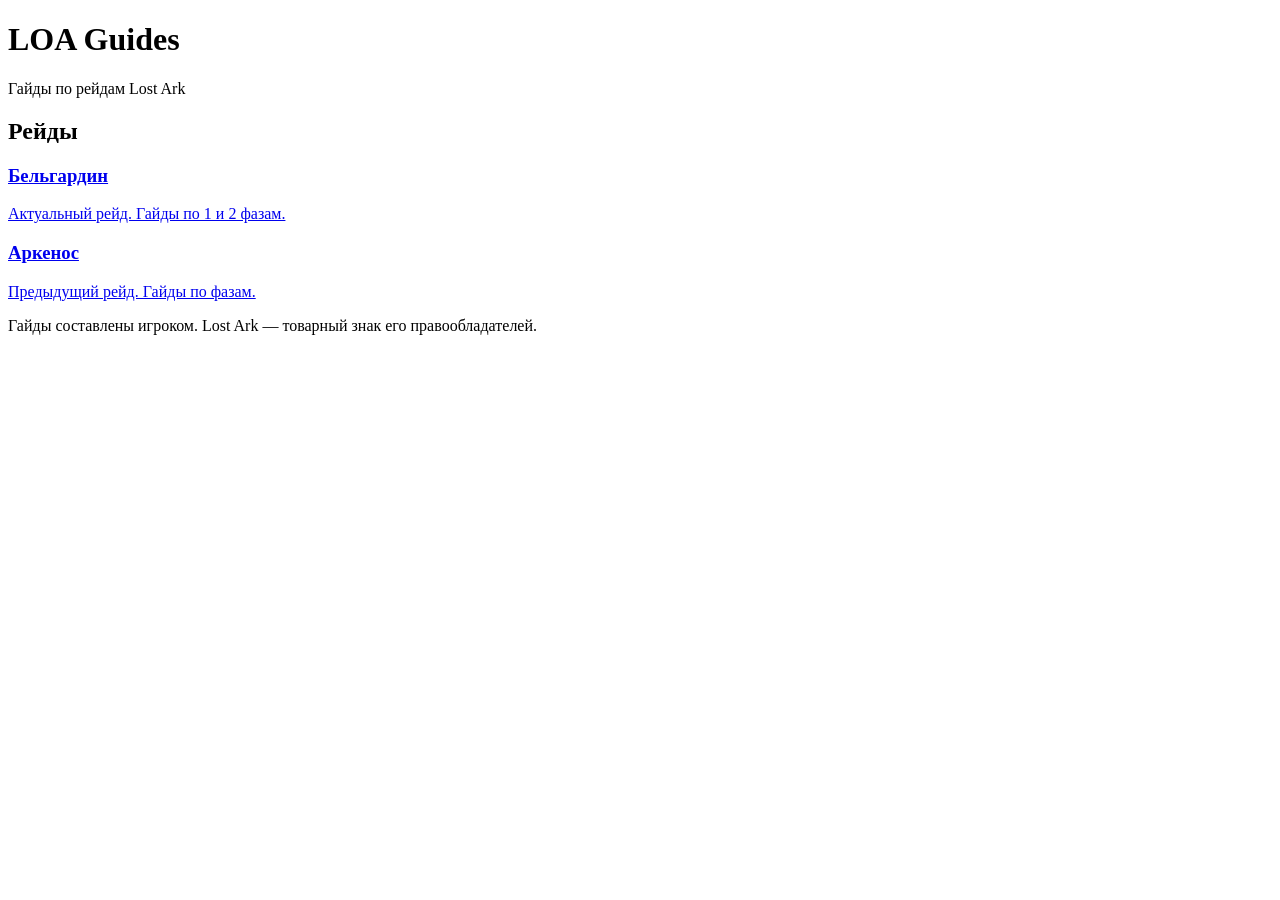
==== index.html @ 5a2be067 "Create index.html" ====
<!DOCTYPE html>
<html lang="ru">
<head>
  <meta charset="UTF-8">
  <meta name="viewport" content="width=device-width, initial-scale=1.0">
  <title>LOA Guides — гайды по Lost Ark</title>
  <link rel="stylesheet" href="style.css">
</head>
<body>
  <header class="site-header">
    <h1>LOA Guides</h1>
    <p>Гайды по рейдам Lost Ark</p>
  </header>

  <main class="container">
    <section class="raid-list">
      <h2>Рейды</h2>

      <a class="raid-card" href="belgardin/">
        <h3>Бельгардин</h3>
        <p>Актуальный рейд. Гайды по 1 и 2 фазам.</p>
      </a>

      <a class="raid-card" href="arcenos/">
        <h3>Аркенос</h3>
        <p>Предыдущий рейд. Гайды по фазам.</p>
      </a>
    </section>
  </main>

  <footer class="site-footer">
    <p>Гайды составлены игроком. Lost Ark — товарный знак его правообладателей.</p>
  </footer>
</body>
</html>
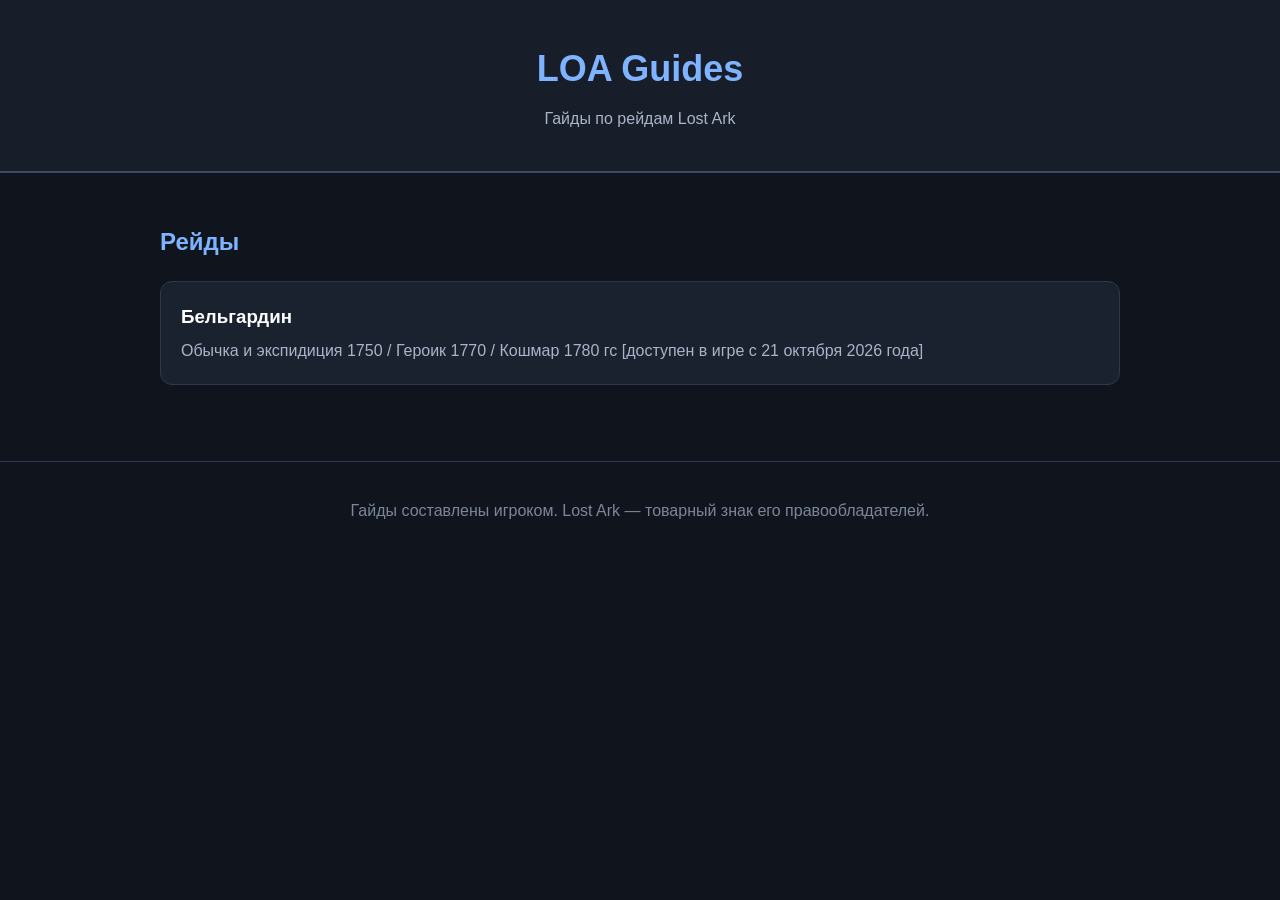
==== commit 1c1591c9: "Update index.html" ====
--- a/index.html
+++ b/index.html
@@ -18,13 +18,9 @@
 
       <a class="raid-card" href="belgardin/">
         <h3>Бельгардин</h3>
-        <p>Актуальный рейд. Гайды по 1 и 2 фазам.</p>
+        <p>Обычка и экспидиция 1750 / Героик 1770 / Кошмар 1780 гс [доступен в игре с 21 октября 2026 года]</p>
       </a>
 
-      <a class="raid-card" href="arcenos/">
-        <h3>Аркенос</h3>
-        <p>Предыдущий рейд. Гайды по фазам.</p>
-      </a>
     </section>
   </main>
 
--- a/style.css
+++ b/style.css
@@ -0,0 +1,99 @@
+* {
+  box-sizing: border-box;
+}
+
+body {
+  margin: 0;
+  font-family: Arial, sans-serif;
+  background: #10141c;
+  color: #e8eaf0;
+  line-height: 1.6;
+}
+
+.site-header {
+  background: #171d29;
+  padding: 40px 20px;
+  text-align: center;
+  border-bottom: 2px solid #3b4a68;
+}
+
+.site-header h1 {
+  margin: 0;
+  font-size: 36px;
+  color: #7fb3ff;
+}
+
+.site-header p {
+  margin: 8px 0 0;
+  color: #aab4c8;
+}
+
+.container {
+  max-width: 1000px;
+  margin: 0 auto;
+  padding: 30px 20px 60px;
+}
+
+.raid-list h2 {
+  color: #7fb3ff;
+}
+
+.raid-card {
+  display: block;
+  background: #1a2230;
+  border: 1px solid #2c3850;
+  border-radius: 12px;
+  padding: 20px;
+  margin-bottom: 16px;
+  text-decoration: none;
+  color: inherit;
+  transition: border-color 0.2s, transform 0.2s;
+}
+
+.raid-card:hover {
+  border-color: #7fb3ff;
+  transform: translateY(-2px);
+}
+
+.raid-card h3 {
+  margin: 0 0 6px;
+  color: #ffffff;
+}
+
+.raid-card p {
+  margin: 0;
+  color: #aab4c8;
+}
+
+.guide-content img {
+  max-width: 100%;
+  border-radius: 8px;
+  display: block;
+  margin: 16px auto;
+}
+
+.guide-content table {
+  width: 100%;
+  border-collapse: collapse;
+  margin: 20px 0;
+  background: #1a2230;
+}
+
+.guide-content th,
+.guide-content td {
+  border: 1px solid #2c3850;
+  padding: 10px;
+  text-align: left;
+}
+
+.guide-content th {
+  background: #232d40;
+  color: #7fb3ff;
+}
+
+.site-footer {
+  text-align: center;
+  padding: 20px;
+  color: #7c869a;
+  border-top: 1px solid #2c3850;
+}
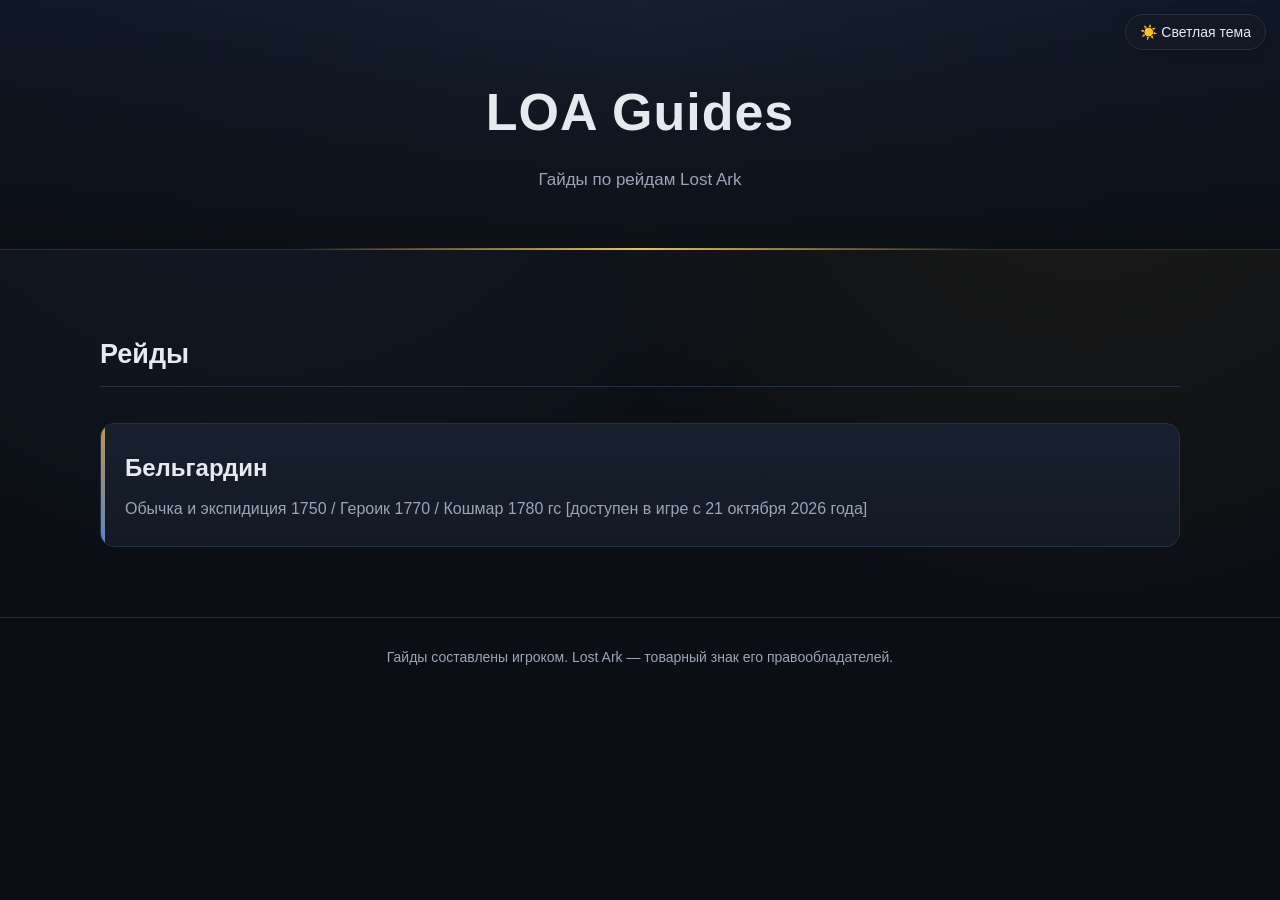
==== commit 636e8b25: "Update index.html" ====
--- a/index.html
+++ b/index.html
@@ -7,6 +7,7 @@
   <link rel="stylesheet" href="style.css">
 </head>
 <body>
+  <button class="theme-toggle" id="themeToggle" type="button">☀️ Светлая тема</button>
   <header class="site-header">
     <h1>LOA Guides</h1>
     <p>Гайды по рейдам Lost Ark</p>
@@ -27,5 +28,28 @@
   <footer class="site-footer">
     <p>Гайды составлены игроком. Lost Ark — товарный знак его правообладателей.</p>
   </footer>
+  <script>
+  const toggle = document.getElementById('themeToggle');
+  const savedTheme = localStorage.getItem('theme');
+
+  if (savedTheme === 'light') {
+    document.documentElement.setAttribute('data-theme', 'light');
+    toggle.textContent = '🌙 Тёмная тема';
+  }
+
+  toggle.addEventListener('click', () => {
+    const isLight = document.documentElement.getAttribute('data-theme') === 'light';
+
+    if (isLight) {
+      document.documentElement.removeAttribute('data-theme');
+      localStorage.setItem('theme', 'dark');
+      toggle.textContent = '☀️ Светлая тема';
+    } else {
+      document.documentElement.setAttribute('data-theme', 'light');
+      localStorage.setItem('theme', 'light');
+      toggle.textContent = '🌙 Тёмная тема';
+    }
+  });
+</script>
 </body>
 </html>
--- a/style.css
+++ b/style.css
@@ -1,99 +1,319 @@
+:root {
+  color-scheme: dark;
+  --bg: #0b0e14;
+  --panel: #131924;
+  --panel-2: #18202e;
+  --line: #263043;
+  --text: #e6e9f0;
+  --muted: #9aa5b8;
+  --accent: #f2c14e;
+  --accent-2: #6ea8fe;
+  --danger: #ff6b7a;
+  --header-bg-1: #101725;
+  --header-bg-2: #161f2e;
+}
+
+html[data-theme="light"] {
+  color-scheme: light;
+  --bg: #f4f6fb;
+  --panel: #ffffff;
+  --panel-2: #f8fafc;
+  --line: #d9e0ea;
+  --text: #1e2530;
+  --muted: #5d6b7f;
+  --accent: #b07d10;
+  --accent-2: #2563eb;
+  --danger: #c02b3c;
+  --header-bg-1: #e8edf6;
+  --header-bg-2: #f7f9fc;
+}
+
 * {
   box-sizing: border-box;
 }
 
+html {
+  scroll-behavior: smooth;
+}
+
 body {
   margin: 0;
-  font-family: Arial, sans-serif;
-  background: #10141c;
-  color: #e8eaf0;
-  line-height: 1.6;
+  min-height: 100vh;
+  background:
+    radial-gradient(circle at 20% 0%, rgba(110, 168, 254, 0.10), transparent 45%),
+    radial-gradient(circle at 85% 10%, rgba(242, 193, 78, 0.08), transparent 40%),
+    var(--bg);
+  color: var(--text);
+  font-family: "Segoe UI", Roboto, Arial, sans-serif;
+  line-height: 1.65;
+  transition: background-color 0.2s ease, color 0.2s ease;
+}
+
+a {
+  color: var(--accent-2);
+  text-decoration: none;
+}
+
+a:hover {
+  text-decoration: underline;
+}
+
+.theme-toggle {
+  position: fixed;
+  top: 14px;
+  right: 14px;
+  z-index: 100;
+  padding: 9px 14px;
+  border: 1px solid var(--line);
+  border-radius: 999px;
+  background: var(--panel);
+  color: var(--text);
+  font-size: 14px;
+  cursor: pointer;
+  box-shadow: 0 6px 18px rgba(0, 0, 0, 0.18);
+  transition: transform 0.15s ease, border-color 0.15s ease;
+}
+
+.theme-toggle:hover {
+  transform: translateY(-1px);
+  border-color: var(--accent);
 }
 
 .site-header {
-  background: #171d29;
-  padding: 40px 20px;
+  position: relative;
+  padding: 70px 20px 55px;
   text-align: center;
-  border-bottom: 2px solid #3b4a68;
+  background:
+    linear-gradient(180deg, rgba(11, 14, 20, 0) 0%, rgba(11, 14, 20, 0.92) 100%),
+    linear-gradient(90deg, var(--header-bg-1), var(--header-bg-2) 50%, var(--header-bg-1));
+  border-bottom: 1px solid var(--line);
+}
+
+html[data-theme="light"] .site-header {
+  background: linear-gradient(180deg, rgba(244, 246, 251, 0) 0%, rgba(244, 246, 251, 0.94) 100%),
+    linear-gradient(90deg, var(--header-bg-1), var(--header-bg-2) 50%, var(--header-bg-1));
+}
+
+.site-header::after {
+  content: "";
+  position: absolute;
+  left: 50%;
+  bottom: -1px;
+  width: min(680px, 85%);
+  height: 2px;
+  transform: translateX(-50%);
+  background: linear-gradient(90deg, transparent, var(--accent), transparent);
 }
 
 .site-header h1 {
   margin: 0;
-  font-size: 36px;
-  color: #7fb3ff;
+  font-size: clamp(30px, 6vw, 52px);
+  letter-spacing: 1px;
+  color: var(--text);
 }
 
 .site-header p {
-  margin: 8px 0 0;
-  color: #aab4c8;
+  margin: 10px 0 0;
+  color: var(--muted);
+  font-size: 17px;
+}
+
+.site-header a {
+  color: var(--accent);
 }
 
 .container {
-  max-width: 1000px;
+  width: min(1080px, calc(100% - 36px));
   margin: 0 auto;
-  padding: 30px 20px 60px;
-}
-
-.raid-list h2 {
-  color: #7fb3ff;
+  padding: 40px 0 70px;
+}
+
+h2 {
+  margin: 42px 0 18px;
+  padding-bottom: 10px;
+  border-bottom: 1px solid var(--line);
+  color: var(--text);
+  font-size: 27px;
+}
+
+h3 {
+  margin: 28px 0 12px;
+  color: var(--accent);
+  font-size: 22px;
+}
+
+h4 {
+  margin: 18px 0 8px;
+  color: var(--accent-2);
+}
+
+p {
+  margin: 0 0 14px;
+}
+
+ul {
+  margin: 0 0 16px;
+  padding-left: 22px;
+}
+
+li {
+  margin-bottom: 8px;
+}
+
+.intro,
+.warning,
+.credits,
+.guide-content article {
+  background: linear-gradient(180deg, var(--panel-2), var(--panel));
+  border: 1px solid var(--line);
+  border-radius: 14px;
+  padding: 24px;
+  margin: 24px 0;
+  box-shadow: 0 12px 30px rgba(0, 0, 0, 0.12);
+}
+
+.intro h2,
+.warning h2,
+.credits h2 {
+  margin-top: 0;
+  border-bottom: none;
+}
+
+.warning {
+  border-color: rgba(255, 107, 122, 0.45);
+}
+
+.warning h2 {
+  color: var(--danger);
+}
+
+.credits {
+  color: var(--muted);
+}
+
+.raid-list {
+  display: grid;
+  gap: 18px;
 }
 
 .raid-card {
   display: block;
-  background: #1a2230;
-  border: 1px solid #2c3850;
-  border-radius: 12px;
-  padding: 20px;
-  margin-bottom: 16px;
+  position: relative;
+  overflow: hidden;
+  background: linear-gradient(180deg, var(--panel-2), var(--panel));
+  border: 1px solid var(--line);
+  border-radius: 14px;
+  padding: 24px;
+  color: inherit;
+  transition: transform 0.18s ease, border-color 0.18s ease, box-shadow 0.18s ease;
+}
+
+.raid-card::before {
+  content: "";
+  position: absolute;
+  inset: 0 auto 0 0;
+  width: 4px;
+  background: linear-gradient(180deg, var(--accent), var(--accent-2));
+  opacity: 0.75;
+}
+
+.raid-card:hover {
+  transform: translateY(-3px);
+  border-color: var(--accent);
+  box-shadow: 0 16px 34px rgba(0, 0, 0, 0.18);
   text-decoration: none;
-  color: inherit;
-  transition: border-color 0.2s, transform 0.2s;
-}
-
-.raid-card:hover {
-  border-color: #7fb3ff;
-  transform: translateY(-2px);
 }
 
 .raid-card h3 {
-  margin: 0 0 6px;
-  color: #ffffff;
+  margin: 0 0 8px;
+  color: var(--text);
+  font-size: 24px;
 }
 
 .raid-card p {
   margin: 0;
-  color: #aab4c8;
-}
-
-.guide-content img {
-  max-width: 100%;
-  border-radius: 8px;
-  display: block;
-  margin: 16px auto;
+  color: var(--muted);
 }
 
 .guide-content table {
   width: 100%;
+  margin: 18px 0 26px;
   border-collapse: collapse;
-  margin: 20px 0;
-  background: #1a2230;
+  background: var(--panel);
+  border: 1px solid var(--line);
+  border-radius: 12px;
+  overflow: hidden;
+  font-size: 15px;
 }
 
 .guide-content th,
 .guide-content td {
-  border: 1px solid #2c3850;
-  padding: 10px;
+  padding: 12px 14px;
+  border-bottom: 1px solid var(--line);
   text-align: left;
+  vertical-align: top;
 }
 
 .guide-content th {
-  background: #232d40;
-  color: #7fb3ff;
+  background: var(--panel-2);
+  color: var(--accent);
+  font-weight: 700;
+}
+
+.guide-content tr:last-child td {
+  border-bottom: none;
+}
+
+.guide-content img {
+  display: block;
+  width: 100%;
+  max-width: 900px;
+  margin: 18px auto;
+  border: 1px solid var(--line);
+  border-radius: 12px;
+}
+
+.guide-content article h3 {
+  margin-top: 0;
+  padding-bottom: 8px;
+  border-bottom: 1px solid var(--line);
+}
+
+.guide-content article h4 {
+  margin-top: 20px;
 }
 
 .site-footer {
+  padding: 28px 20px;
   text-align: center;
-  padding: 20px;
-  color: #7c869a;
-  border-top: 1px solid #2c3850;
-}
+  color: var(--muted);
+  border-top: 1px solid var(--line);
+  font-size: 14px;
+}
+
+@media (max-width: 640px) {
+  .site-header {
+    padding: 48px 16px 40px;
+  }
+
+  .container {
+    width: calc(100% - 28px);
+    padding-top: 28px;
+  }
+
+  .intro,
+  .warning,
+  .credits,
+  .guide-content article {
+    padding: 18px;
+  }
+
+  .guide-content table {
+    font-size: 13px;
+  }
+
+  .guide-content th,
+  .guide-content td {
+    padding: 9px 8px;
+  }
+}
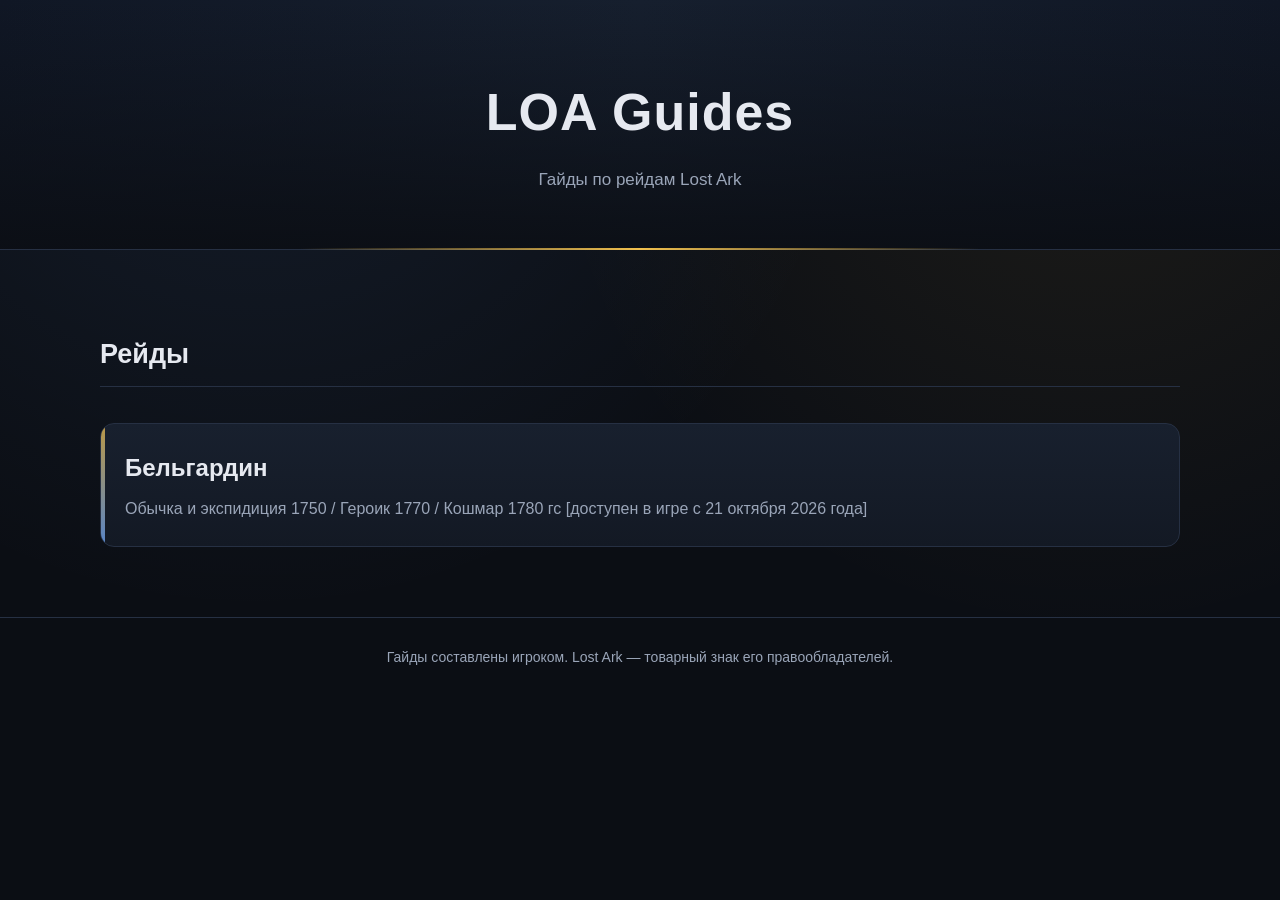
==== commit 4b20cea2: "Update index.html" ====
--- a/index.html
+++ b/index.html
@@ -7,7 +7,6 @@
   <link rel="stylesheet" href="style.css">
 </head>
 <body>
-  <button class="theme-toggle" id="themeToggle" type="button">☀️ Светлая тема</button>
   <header class="site-header">
     <h1>LOA Guides</h1>
     <p>Гайды по рейдам Lost Ark</p>
@@ -28,28 +27,5 @@
   <footer class="site-footer">
     <p>Гайды составлены игроком. Lost Ark — товарный знак его правообладателей.</p>
   </footer>
-  <script>
-  const toggle = document.getElementById('themeToggle');
-  const savedTheme = localStorage.getItem('theme');
-
-  if (savedTheme === 'light') {
-    document.documentElement.setAttribute('data-theme', 'light');
-    toggle.textContent = '🌙 Тёмная тема';
-  }
-
-  toggle.addEventListener('click', () => {
-    const isLight = document.documentElement.getAttribute('data-theme') === 'light';
-
-    if (isLight) {
-      document.documentElement.removeAttribute('data-theme');
-      localStorage.setItem('theme', 'dark');
-      toggle.textContent = '☀️ Светлая тема';
-    } else {
-      document.documentElement.setAttribute('data-theme', 'light');
-      localStorage.setItem('theme', 'light');
-      toggle.textContent = '🌙 Тёмная тема';
-    }
-  });
-</script>
 </body>
 </html>
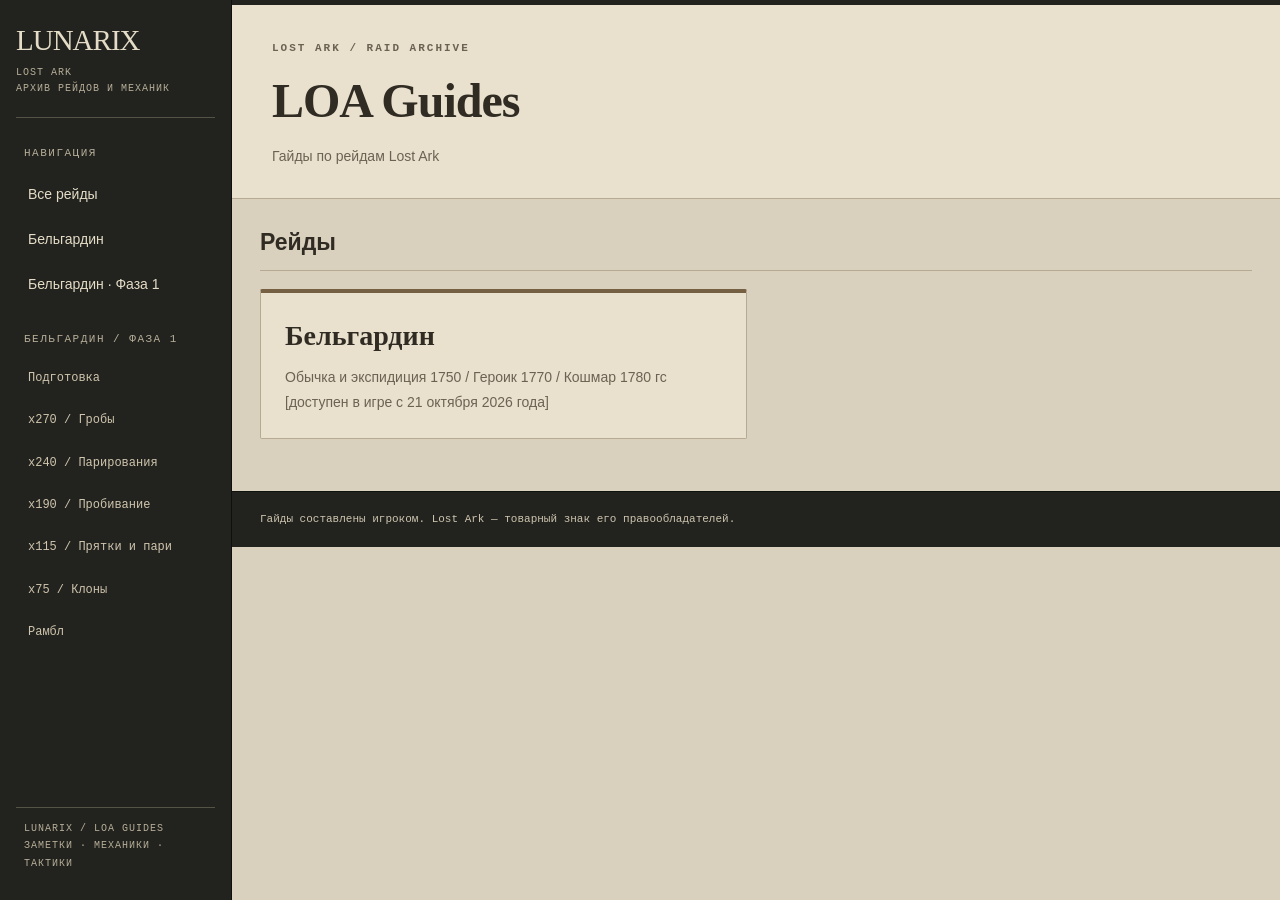
==== commit 7b84a34a: "Update index.html" ====
--- a/index.html
+++ b/index.html
@@ -7,6 +7,67 @@
   <link rel="stylesheet" href="style.css">
 </head>
 <body>
+  <aside class="archive-sidebar" aria-label="Навигация по сайту">
+
+  <a class="archive-brand" href="/loa-guides/">
+    <span class="archive-brand-title">LUNARIX</span>
+    <span class="archive-brand-subtitle">
+      LOST ARK<br>
+      АРХИВ РЕЙДОВ И МЕХАНИК
+    </span>
+  </a>
+
+  <p class="archive-label">Навигация</p>
+
+  <nav class="archive-nav" aria-label="Рейды">
+    <a href="/loa-guides/">Все рейды</a>
+    <a href="/loa-guides/belgardin/">Бельгардин</a>
+    <a href="/loa-guides/belgardin/p1/">Бельгардин · Фаза 1</a>
+  </nav>
+
+  <p class="archive-label">Бельгардин / Фаза 1</p>
+
+  <nav class="archive-nav archive-nav--mechanics"
+       aria-label="Механики первой фазы">
+
+    <a href="/loa-guides/belgardin/p1/#preparation">
+      Подготовка
+    </a>
+
+    <a href="/loa-guides/belgardin/p1/#coffins">
+      x270 / Гробы
+    </a>
+
+    <a href="/loa-guides/belgardin/p1/#parries">
+      x240 / Парирования
+    </a>
+
+    <a href="/loa-guides/belgardin/p1/#damage">
+      x190 / Пробивание
+    </a>
+
+    <a href="/loa-guides/belgardin/p1/#hide">
+      x115 / Прятки и пари
+    </a>
+
+    <a href="/loa-guides/belgardin/p1/#clones">
+      x75 / Клоны
+    </a>
+
+    <a href="/loa-guides/belgardin/p1/#rumble">
+      Рамбл
+    </a>
+
+  </nav>
+
+  <div class="archive-sidebar-footer">
+    <p class="archive-status">
+      LUNARIX / LOA GUIDES<br>
+      ЗАМЕТКИ · МЕХАНИКИ · ТАКТИКИ
+    </p>
+  </div>
+
+</aside>
   <header class="site-header">
     <h1>LOA Guides</h1>
     <p>Гайды по рейдам Lost Ark</p>
--- a/style.css
+++ b/style.css
@@ -1,31 +1,23 @@
+/* LOA ARCHIVE — единый стиль сайта */
+
 :root {
-  color-scheme: dark;
-  --bg: #0b0e14;
-  --panel: #131924;
-  --panel-2: #18202e;
-  --line: #263043;
-  --text: #e6e9f0;
-  --muted: #9aa5b8;
-  --accent: #f2c14e;
-  --accent-2: #6ea8fe;
-  --danger: #ff6b7a;
-  --header-bg-1: #101725;
-  --header-bg-2: #161f2e;
-}
-
-html[data-theme="light"] {
   color-scheme: light;
-  --bg: #f4f6fb;
-  --panel: #ffffff;
-  --panel-2: #f8fafc;
-  --line: #d9e0ea;
-  --text: #1e2530;
-  --muted: #5d6b7f;
-  --accent: #b07d10;
-  --accent-2: #2563eb;
-  --danger: #c02b3c;
-  --header-bg-1: #e8edf6;
-  --header-bg-2: #f7f9fc;
+
+  --bg: #d9d0bd;
+  --paper: #e9e1ce;
+  --paper-light: #f1eadb;
+  --panel: #e2d8c3;
+
+  --ink: #302b23;
+  --muted: #6c6253;
+  --line: #b7aa92;
+
+  --sidebar: #22231e;
+  --sidebar-text: #e5dcc7;
+  --sidebar-muted: #b7ae99;
+
+  --accent: #655037;
+  --sidebar-width: 232px;
 }
 
 * {
@@ -34,286 +26,568 @@
 
 html {
   scroll-behavior: smooth;
+  scroll-padding-top: 24px;
 }
 
 body {
   margin: 0;
   min-height: 100vh;
-  background:
-    radial-gradient(circle at 20% 0%, rgba(110, 168, 254, 0.10), transparent 45%),
-    radial-gradient(circle at 85% 10%, rgba(242, 193, 78, 0.08), transparent 40%),
-    var(--bg);
-  color: var(--text);
-  font-family: "Segoe UI", Roboto, Arial, sans-serif;
-  line-height: 1.65;
-  transition: background-color 0.2s ease, color 0.2s ease;
+  padding-left: var(--sidebar-width);
+
+  background: var(--bg);
+  color: var(--ink);
+
+  font-family: "Segoe UI", Arial, sans-serif;
+  font-size: 16px;
+  line-height: 1.75;
+
+  overflow-wrap: break-word;
+}
+
+::selection {
+  background: #c8b58f;
+  color: #211d17;
 }
 
 a {
-  color: var(--accent-2);
+  color: #65482e;
+  text-underline-offset: 4px;
+}
+
+a:hover {
+  color: #342416;
+}
+
+a:focus-visible,
+button:focus-visible {
+  outline: 3px solid #9c7950;
+  outline-offset: 4px;
+}
+
+p {
+  margin: 0 0 16px;
+}
+
+ul,
+ol {
+  margin: 0 0 18px;
+  padding-left: 24px;
+}
+
+li {
+  margin-bottom: 8px;
+}
+
+strong {
+  color: #30271c;
+}
+
+em {
+  color: var(--muted);
+}
+
+/* Левая панель */
+
+.archive-sidebar {
+  position: fixed;
+  inset: 0 auto 0 0;
+  z-index: 20;
+
+  display: flex;
+  flex-direction: column;
+
+  width: var(--sidebar-width);
+  padding: 24px 16px 16px;
+  overflow-y: auto;
+
+  background: var(--sidebar);
+  color: var(--sidebar-text);
+
+  border-right: 1px solid #0e100d;
+}
+
+.archive-brand {
+  display: block;
+  padding-bottom: 20px;
+
+  color: var(--sidebar-text);
+  border-bottom: 1px solid #555345;
+
   text-decoration: none;
 }
 
-a:hover {
-  text-decoration: underline;
-}
-
-.theme-toggle {
-  position: fixed;
-  top: 14px;
-  right: 14px;
-  z-index: 100;
-  padding: 9px 14px;
-  border: 1px solid var(--line);
-  border-radius: 999px;
-  background: var(--panel);
-  color: var(--text);
+.archive-brand:hover {
+  color: #fff7e5;
+  text-decoration: none;
+}
+
+.archive-brand-title {
+  display: block;
+
+  font-family: Georgia, "Times New Roman", serif;
+  font-size: 29px;
+  line-height: 1.15;
+  letter-spacing: -1px;
+}
+
+.archive-brand-subtitle {
+  display: block;
+  margin-top: 8px;
+
+  color: var(--sidebar-muted);
+
+  font-family: "Courier New", monospace;
+  font-size: 10px;
+  line-height: 1.6;
+  letter-spacing: 1px;
+}
+
+.archive-label {
+  margin: 26px 8px 10px;
+
+  color: var(--sidebar-muted);
+
+  font-family: "Courier New", monospace;
+  font-size: 11px;
+  letter-spacing: 1.5px;
+  text-transform: uppercase;
+}
+
+.archive-nav {
+  display: grid;
+  gap: 5px;
+}
+
+.archive-nav a {
+  display: block;
+  padding: 9px 11px;
+
+  color: var(--sidebar-text);
+  border: 1px solid transparent;
+
   font-size: 14px;
-  cursor: pointer;
-  box-shadow: 0 6px 18px rgba(0, 0, 0, 0.18);
-  transition: transform 0.15s ease, border-color 0.15s ease;
-}
-
-.theme-toggle:hover {
-  transform: translateY(-1px);
-  border-color: var(--accent);
-}
+  line-height: 1.45;
+  text-decoration: none;
+}
+
+.archive-nav a:hover,
+.archive-nav a[aria-current="page"] {
+  background: var(--paper);
+  color: var(--ink);
+  border-color: #c2b69e;
+}
+
+.archive-nav--mechanics a {
+  color: #d0c5ae;
+  font-family: "Courier New", monospace;
+  font-size: 12px;
+}
+
+.archive-sidebar-footer {
+  margin-top: auto;
+  padding-top: 32px;
+}
+
+.archive-status {
+  margin: 0;
+  padding: 12px 8px;
+
+  color: var(--sidebar-muted);
+  border-top: 1px solid #555345;
+
+  font-family: "Courier New", monospace;
+  font-size: 10px;
+  letter-spacing: 1px;
+}
+
+/* Заголовок страницы */
 
 .site-header {
   position: relative;
-  padding: 70px 20px 55px;
-  text-align: center;
-  background:
-    linear-gradient(180deg, rgba(11, 14, 20, 0) 0%, rgba(11, 14, 20, 0.92) 100%),
-    linear-gradient(90deg, var(--header-bg-1), var(--header-bg-2) 50%, var(--header-bg-1));
+  padding: 34px 40px 30px;
+
+  background: var(--paper);
+  border-top: 5px solid var(--sidebar);
   border-bottom: 1px solid var(--line);
-}
-
-html[data-theme="light"] .site-header {
-  background: linear-gradient(180deg, rgba(244, 246, 251, 0) 0%, rgba(244, 246, 251, 0.94) 100%),
-    linear-gradient(90deg, var(--header-bg-1), var(--header-bg-2) 50%, var(--header-bg-1));
-}
-
-.site-header::after {
-  content: "";
-  position: absolute;
-  left: 50%;
-  bottom: -1px;
-  width: min(680px, 85%);
-  height: 2px;
-  transform: translateX(-50%);
-  background: linear-gradient(90deg, transparent, var(--accent), transparent);
+
+  text-align: left;
+}
+
+.site-header::before {
+  content: "LOST ARK / RAID ARCHIVE";
+  display: block;
+  margin-bottom: 14px;
+
+  color: var(--muted);
+
+  font-family: "Courier New", monospace;
+  font-size: 11px;
+  font-weight: 700;
+  letter-spacing: 2px;
 }
 
 .site-header h1 {
   margin: 0;
-  font-size: clamp(30px, 6vw, 52px);
-  letter-spacing: 1px;
-  color: var(--text);
+
+  color: var(--ink);
+
+  font-family: Georgia, "Times New Roman", serif;
+  font-size: clamp(30px, 4vw, 48px);
+  line-height: 1.2;
+  letter-spacing: -1px;
 }
 
 .site-header p {
-  margin: 10px 0 0;
+  margin: 14px 0 0;
   color: var(--muted);
+  font-size: 14px;
+}
+
+.site-header a {
+  color: var(--accent) !important;
+}
+
+/* Основная область */
+
+.container {
+  width: min(1120px, calc(100% - 56px));
+  margin: 0 auto;
+  padding: 28px 0 52px;
+  min-width: 0;
+}
+
+h2,
+h3,
+h4 {
+  color: var(--ink);
+  line-height: 1.35;
+}
+
+h2 {
+  margin: 0 0 20px;
+  padding-bottom: 12px;
+
+  border-bottom: 1px solid var(--line);
+
+  font-size: 23px;
+}
+
+h3 {
+  margin: 26px 0 12px;
+  font-size: 21px;
+}
+
+h4 {
+  margin: 22px 0 10px;
+  color: var(--accent);
   font-size: 17px;
 }
 
-.site-header a {
-  color: var(--accent);
-}
-
-.container {
-  width: min(1080px, calc(100% - 36px));
-  margin: 0 auto;
-  padding: 40px 0 70px;
-}
-
-h2 {
-  margin: 42px 0 18px;
-  padding-bottom: 10px;
+/* Секции гайда */
+
+.guide-content > section {
+  min-width: 0;
+  margin-bottom: 22px;
+  padding: 24px;
+
+  background: var(--paper);
+  border: 1px solid var(--line);
+  border-radius: 2px;
+
+  box-shadow: 0 2px 0 rgba(70, 54, 34, 0.05);
+}
+
+.guide-content > section > :last-child {
+  margin-bottom: 0;
+}
+
+.guide-content .intro {
+  border-top: 4px solid #766044;
+}
+
+.guide-content .warning {
+  background: #e5d7bc;
+  border-left: 4px solid #85623d;
+}
+
+.warning h2 {
+  color: #604329;
+}
+
+.guide-content .credits {
+  background: #ddd3be;
+  color: #5f5547;
+}
+
+/* Карточки механик */
+
+.guide-content article {
+  margin-top: 24px;
+  padding: 22px;
+
+  background: var(--paper-light);
+  border: 1px solid var(--line);
+  border-radius: 2px;
+}
+
+.guide-content article h3 {
+  margin: -22px -22px 20px;
+  padding: 14px 22px;
+
+  background: #d9cdb6;
   border-bottom: 1px solid var(--line);
-  color: var(--text);
-  font-size: 27px;
-}
-
-h3 {
-  margin: 28px 0 12px;
-  color: var(--accent);
-  font-size: 22px;
-}
-
-h4 {
-  margin: 18px 0 8px;
-  color: var(--accent-2);
-}
-
-p {
-  margin: 0 0 14px;
-}
-
-ul {
-  margin: 0 0 16px;
-  padding-left: 22px;
-}
-
-li {
-  margin-bottom: 8px;
-}
-
-.intro,
-.warning,
-.credits,
-.guide-content article {
-  background: linear-gradient(180deg, var(--panel-2), var(--panel));
-  border: 1px solid var(--line);
-  border-radius: 14px;
-  padding: 24px;
-  margin: 24px 0;
-  box-shadow: 0 12px 30px rgba(0, 0, 0, 0.12);
-}
-
-.intro h2,
-.warning h2,
-.credits h2 {
-  margin-top: 0;
-  border-bottom: none;
-}
-
-.warning {
-  border-color: rgba(255, 107, 122, 0.45);
-}
-
-.warning h2 {
-  color: var(--danger);
-}
-
-.credits {
-  color: var(--muted);
-}
+
+  font-family: "Courier New", monospace;
+  font-size: 20px;
+  letter-spacing: -0.5px;
+}
+
+.guide-content article > :last-child {
+  margin-bottom: 0;
+}
+
+/* Главная и выбор фазы */
 
 .raid-list {
   display: grid;
+  grid-template-columns: repeat(2, minmax(0, 1fr));
   gap: 18px;
 }
 
+.raid-list > h2 {
+  grid-column: 1 / -1;
+  margin-bottom: 0;
+}
+
 .raid-card {
   display: block;
-  position: relative;
-  overflow: hidden;
-  background: linear-gradient(180deg, var(--panel-2), var(--panel));
+  min-width: 0;
+  margin-bottom: 16px;
+  padding: 24px;
+
+  background: var(--paper);
+  color: var(--ink);
+
   border: 1px solid var(--line);
-  border-radius: 14px;
-  padding: 24px;
-  color: inherit;
-  transition: transform 0.18s ease, border-color 0.18s ease, box-shadow 0.18s ease;
-}
-
-.raid-card::before {
-  content: "";
-  position: absolute;
-  inset: 0 auto 0 0;
-  width: 4px;
-  background: linear-gradient(180deg, var(--accent), var(--accent-2));
-  opacity: 0.75;
+  border-top: 4px solid #766044;
+  border-radius: 2px;
+
+  text-decoration: none;
+
+  transition:
+    background-color 0.15s ease,
+    border-color 0.15s ease;
+}
+
+.raid-list .raid-card {
+  margin-bottom: 0;
 }
 
 .raid-card:hover {
-  transform: translateY(-3px);
-  border-color: var(--accent);
-  box-shadow: 0 16px 34px rgba(0, 0, 0, 0.18);
+  background: var(--paper-light);
+  border-color: #806c50;
   text-decoration: none;
 }
 
 .raid-card h3 {
-  margin: 0 0 8px;
-  color: var(--text);
-  font-size: 24px;
+  margin: 0 0 10px;
+
+  font-family: Georgia, "Times New Roman", serif;
+  font-size: 28px;
 }
 
 .raid-card p {
   margin: 0;
   color: var(--muted);
-}
+  font-size: 14px;
+}
+
+/* Таблицы */
 
 .guide-content table {
+  display: block;
   width: 100%;
-  margin: 18px 0 26px;
+  max-width: 100%;
+  margin: 20px 0 24px;
+  overflow-x: auto;
+
   border-collapse: collapse;
-  background: var(--panel);
   border: 1px solid var(--line);
-  border-radius: 12px;
-  overflow: hidden;
-  font-size: 15px;
+  background: var(--paper-light);
+
+  font-size: 14px;
+  line-height: 1.6;
 }
 
 .guide-content th,
 .guide-content td {
   padding: 12px 14px;
+
   border-bottom: 1px solid var(--line);
+  border-right: 1px solid #cec1aa;
+
   text-align: left;
   vertical-align: top;
 }
 
 .guide-content th {
-  background: var(--panel-2);
-  color: var(--accent);
-  font-weight: 700;
+  background: #d9cdb6;
+  white-space: nowrap;
+}
+
+.guide-content td {
+  font-variant-numeric: tabular-nums;
+}
+
+.guide-content tr:nth-child(even) td {
+  background: #e8dfcd;
 }
 
 .guide-content tr:last-child td {
-  border-bottom: none;
-}
-
-.guide-content img {
-  display: block;
-  width: 100%;
-  max-width: 900px;
-  margin: 18px auto;
-  border: 1px solid var(--line);
-  border-radius: 12px;
-}
-
-.guide-content article h3 {
-  margin-top: 0;
-  padding-bottom: 8px;
-  border-bottom: 1px solid var(--line);
-}
-
-.guide-content article h4 {
-  margin-top: 20px;
-}
+  border-bottom: 0;
+}
+
+.guide-content th:last-child,
+.guide-content td:last-child {
+  border-right: 0;
+}
+
+/* Медиа */
+
+.guide-content img,
+.guide-content video {
+  display: block;
+  width: auto;
+  max-width: 100%;
+  height: auto;
+
+  margin: 22px auto;
+  border: 1px solid #a99b82;
+  border-radius: 2px;
+
+  background: #d6cbb6;
+}
+
+figure {
+  margin: 24px 0;
+}
+
+figcaption {
+  margin-top: 10px;
+  color: var(--muted);
+  font-size: 13px;
+  text-align: center;
+}
+
+/* Подвал */
 
 .site-footer {
-  padding: 28px 20px;
-  text-align: center;
-  color: var(--muted);
-  border-top: 1px solid var(--line);
-  font-size: 14px;
-}
-
-@media (max-width: 640px) {
+  padding: 18px 28px;
+
+  background: var(--sidebar);
+  color: #cec4af;
+  border-top: 1px solid #11130e;
+
+  font-family: "Courier New", monospace;
+  font-size: 11px;
+  text-align: left;
+}
+
+.site-footer p {
+  margin: 0;
+}
+
+/* Телефоны и небольшие планшеты */
+
+@media (max-width: 900px) {
+  body {
+    padding-left: 0;
+  }
+
+  .archive-sidebar {
+    position: static;
+    width: 100%;
+    padding: 18px;
+    overflow: visible;
+    border-right: 0;
+    border-bottom: 1px solid #11130e;
+  }
+
+  .archive-brand {
+    padding-bottom: 14px;
+  }
+
+  .archive-brand-title {
+    font-size: 25px;
+  }
+
+  .archive-label {
+    margin: 16px 0 8px;
+  }
+
+  .archive-nav {
+    display: flex;
+    flex-wrap: wrap;
+    gap: 6px;
+  }
+
+  .archive-nav a {
+    padding: 8px 10px;
+    border-color: #555345;
+  }
+
+  .archive-sidebar-footer {
+    display: none;
+  }
+
   .site-header {
-    padding: 48px 16px 40px;
+    padding: 26px 22px;
+  }
+}
+
+@media (max-width: 600px) {
+  body {
+    font-size: 15px;
   }
 
   .container {
-    width: calc(100% - 28px);
-    padding-top: 28px;
-  }
-
-  .intro,
-  .warning,
-  .credits,
+    width: calc(100% - 24px);
+    padding-top: 18px;
+  }
+
+  .raid-list {
+    grid-template-columns: 1fr;
+  }
+
+  .guide-content > section {
+    padding: 20px 16px;
+  }
+
   .guide-content article {
-    padding: 18px;
-  }
-
-  .guide-content table {
-    font-size: 13px;
+    padding: 18px 16px;
+  }
+
+  .guide-content article h3 {
+    margin: -18px -16px 18px;
+    padding: 13px 16px;
+    font-size: 18px;
   }
 
   .guide-content th,
   .guide-content td {
-    padding: 9px 8px;
-  }
-}
+    padding: 10px;
+  }
+}
+
+@media (prefers-reduced-motion: reduce) {
+  html {
+    scroll-behavior: auto;
+  }
+
+  *,
+  *::before,
+  *::after {
+    transition: none !important;
+    animation: none !important;
+  }
+}
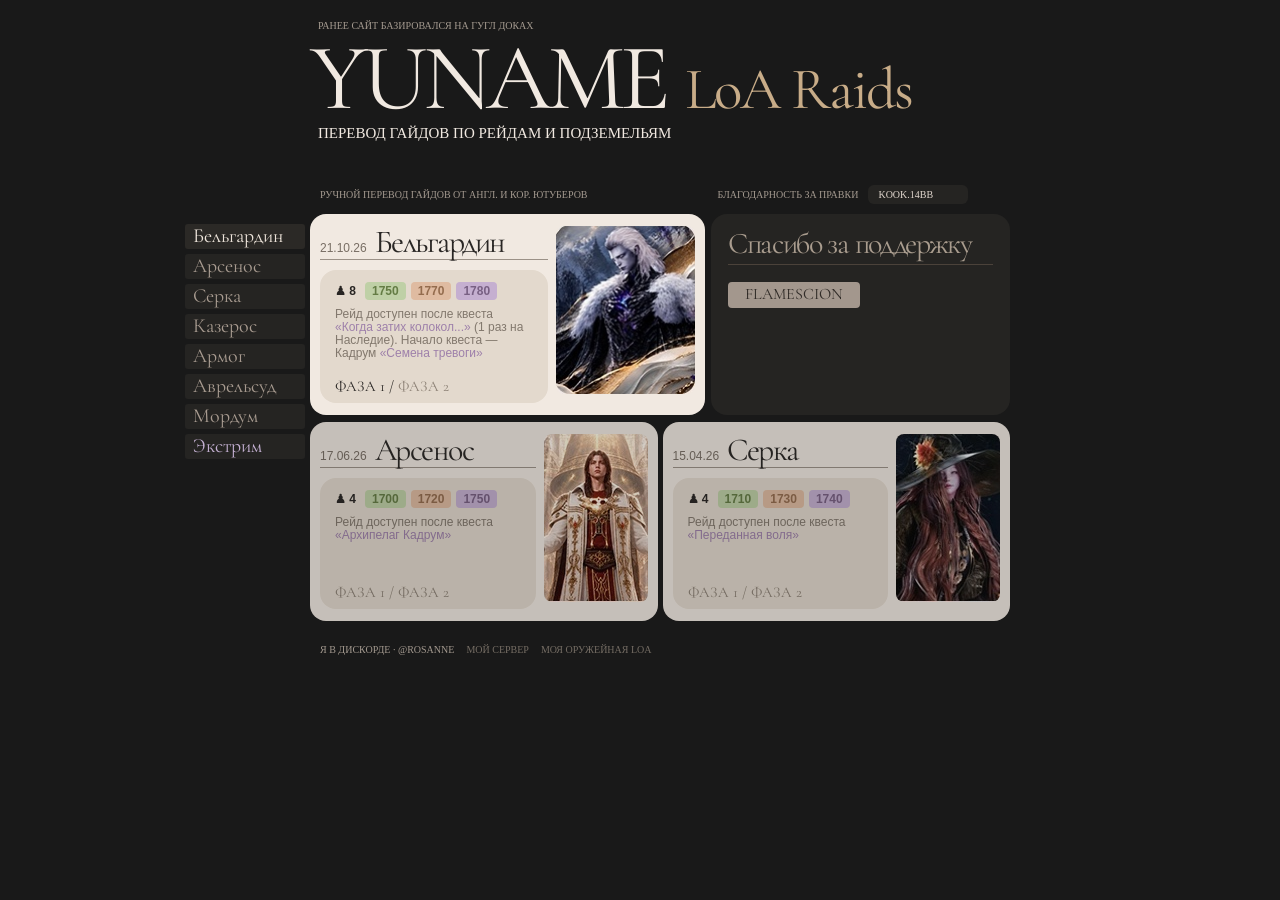
==== commit 0c82b2ca: "Add files via upload" ====
--- a/index.html
+++ b/index.html
@@ -1,92 +1 @@
-<!DOCTYPE html>
-<html lang="ru">
-<head>
-  <meta charset="UTF-8">
-  <meta name="viewport" content="width=device-width, initial-scale=1.0">
-  <title>LOA Guides — гайды по Lost Ark</title>
-  <link rel="stylesheet" href="style.css">
-</head>
-<body>
-  <aside class="archive-sidebar" aria-label="Навигация по сайту">
-
-  <a class="archive-brand" href="/loa-guides/">
-    <span class="archive-brand-title">LUNARIX</span>
-    <span class="archive-brand-subtitle">
-      LOST ARK<br>
-      АРХИВ РЕЙДОВ И МЕХАНИК
-    </span>
-  </a>
-
-  <p class="archive-label">Навигация</p>
-
-  <nav class="archive-nav" aria-label="Рейды">
-    <a href="/loa-guides/">Все рейды</a>
-    <a href="/loa-guides/belgardin/">Бельгардин</a>
-    <a href="/loa-guides/belgardin/p1/">Бельгардин · Фаза 1</a>
-  </nav>
-
-  <p class="archive-label">Бельгардин / Фаза 1</p>
-
-  <nav class="archive-nav archive-nav--mechanics"
-       aria-label="Механики первой фазы">
-
-    <a href="/loa-guides/belgardin/p1/#preparation">
-      Подготовка
-    </a>
-
-    <a href="/loa-guides/belgardin/p1/#coffins">
-      x270 / Гробы
-    </a>
-
-    <a href="/loa-guides/belgardin/p1/#parries">
-      x240 / Парирования
-    </a>
-
-    <a href="/loa-guides/belgardin/p1/#damage">
-      x190 / Пробивание
-    </a>
-
-    <a href="/loa-guides/belgardin/p1/#hide">
-      x115 / Прятки и пари
-    </a>
-
-    <a href="/loa-guides/belgardin/p1/#clones">
-      x75 / Клоны
-    </a>
-
-    <a href="/loa-guides/belgardin/p1/#rumble">
-      Рамбл
-    </a>
-
-  </nav>
-
-  <div class="archive-sidebar-footer">
-    <p class="archive-status">
-      LUNARIX / LOA GUIDES<br>
-      ЗАМЕТКИ · МЕХАНИКИ · ТАКТИКИ
-    </p>
-  </div>
-
-</aside>
-  <header class="site-header">
-    <h1>LOA Guides</h1>
-    <p>Гайды по рейдам Lost Ark</p>
-  </header>
-
-  <main class="container">
-    <section class="raid-list">
-      <h2>Рейды</h2>
-
-      <a class="raid-card" href="belgardin/">
-        <h3>Бельгардин</h3>
-        <p>Обычка и экспидиция 1750 / Героик 1770 / Кошмар 1780 гс [доступен в игре с 21 октября 2026 года]</p>
-      </a>
-
-    </section>
-  </main>
-
-  <footer class="site-footer">
-    <p>Гайды составлены игроком. Lost Ark — товарный знак его правообладателей.</p>
-  </footer>
-</body>
-</html>
+<!DOCTYPE html><html lang="ru"><head><meta charset="UTF-8"><meta name="viewport" content="width=device-width, initial-scale=1.0"><title>YUNAME — LoA Raids</title><meta name="description" content="Перевод гайдов по рейдам и подземельям Lost Ark"><link rel="stylesheet" href="home.css"></head><body><main class="page"><header><p class="eyebrow">Ранее сайт базировался на гугл доках</p><h1 class="brand serif"><span class="brand-main">YUNAME</span><span class="brand-sub">LoA Raids</span></h1><p class="tagline">Перевод гайдов по рейдам и подземельям</p></header><nav class="raid-menu" aria-label="Рейды"><a href="belgardin/" aria-current="page">Бельгардин</a><a href="#arcenos">Арсенос</a><a href="#serka">Серка</a><span class="unavailable">Казерос</span><span class="unavailable">Армог</span><span class="unavailable">Аврельсуд</span><span class="unavailable">Мордум</span><a class="extreme" href="extreme/">Экстрим</a></nav><div class="meta"><span>Ручной перевод гайдов от англ. и кор. ютуберов</span><div class="corrections"><span>Благодарность за правки</span><!-- Замените текст внутри editor на нужный ник --><span class="editor">KOOK.14BB</span></div></div><div class="top-grid"><article class="raid-card latest" id="belgardin"><div class="card-body"><div class="card-title"><time>21.10.26</time><h2><a href="belgardin/">Бельгардин</a></h2></div><div class="raid-info"><div class="levels"><span class="players" aria-label="8 игроков">♟ 8</span><span class="level normal">1750</span><span class="level hard">1770</span><span class="level nightmare">1780</span></div><p class="requirements">Рейд доступен после квеста <span class="quest">«Когда затих колокол...»</span> (1 раз на Наследие). Начало квеста — Кадрум <span class="quest">«Семена тревоги»</span></p><div class="phase-links"><a href="belgardin/p1/">Фаза 1</a><span>/</span><span class="soon" title="Страница ещё не опубликована">Фаза 2</span></div></div></div><img class="raid-portrait" src="images/belgardin.jpg" alt="Бельгардин"></article><section class="support" aria-labelledby="support-title"><h2 id="support-title">Спасибо за поддержку</h2><div class="supporters"><!-- Для нового ника скопируйте следующую строку и измените текст --><span class="supporter">FLAMESCION</span></div></section></div><section class="older-grid" aria-label="Предыдущие рейды"><article class="raid-card " id="arcenos"><div class="card-body"><div class="card-title"><time>17.06.26</time><h2>Арсенос</h2></div><div class="raid-info"><div class="levels"><span class="players" aria-label="4 игроков">♟ 4</span><span class="level normal">1700</span><span class="level hard">1720</span><span class="level nightmare">1750</span></div><p class="requirements">Рейд доступен после квеста <span class="quest">«Архипелаг Кадрум»</span></p><div class="phase-links"><span class="soon" title="Гайды ещё не перенесены">Фаза 1 / Фаза 2</span></div></div></div><img class="raid-portrait" src="images/arcenos.jpg" alt="Арсенос"></article><article class="raid-card " id="serka"><div class="card-body"><div class="card-title"><time>15.04.26</time><h2>Серка</h2></div><div class="raid-info"><div class="levels"><span class="players" aria-label="4 игроков">♟ 4</span><span class="level normal">1710</span><span class="level hard">1730</span><span class="level nightmare">1740</span></div><p class="requirements">Рейд доступен после квеста <span class="quest">«Переданная воля»</span></p><div class="phase-links"><span class="soon" title="Гайды ещё не перенесены">Фаза 1 / Фаза 2</span></div></div></div><img class="raid-portrait" src="images/serka.jpg" alt="Серка"></article></section><footer class="footer"><a href="https://discordapp.com/users/199504520936423424/" target="_blank" rel="noopener">Я в дискорде · @rosanne</a><span class="pending">Мой сервер</span><span class="pending">Моя оружейная LoA</span></footer></main></body></html>
--- a/home.css
+++ b/home.css
@@ -0,0 +1,2 @@
+@import url('https://fonts.googleapis.com/css2?family=Cormorant+Garamond:wght@400;500&display=swap');
+:root{color-scheme:dark;--bg:#191919;--paper:#f1e9e1;--ink:#292624;--muted:#a3998f;--accent:#c8ac88}*{box-sizing:border-box}body{margin:0;background:var(--bg);color:var(--paper);font-family:Arial,sans-serif}a{color:inherit}button{font:inherit}a:focus-visible,button:focus-visible{outline:2px solid #d0b396;outline-offset:4px}.page{width:min(700px,calc(100% - 40px));margin:20px auto 32px;position:relative}.serif,h1,h2,.raid-menu,.phase-links,.supporter{font-family:'Cormorant Garamond',Georgia,'Times New Roman',serif}.eyebrow{margin:0 0 0 8px;color:#a59b90;font:10px Georgia,serif;text-transform:uppercase}.brand{display:flex;align-items:baseline;gap:20px;white-space:nowrap;margin:0;font-weight:400;line-height:1}.brand-main{font-size:clamp(60px,8vw,94px);letter-spacing:-5px}.brand-sub{font-size:clamp(35px,5vw,59px);color:var(--accent);letter-spacing:-2px}.tagline{margin:0 0 43px 8px;font:15px Georgia,serif;text-transform:uppercase}.meta{display:grid;grid-template-columns:1.35fr 1fr;align-items:center;gap:16px;margin:0 0 10px;padding:0 10px;color:#a3998f;font:10px Georgia,serif;text-transform:uppercase}.corrections{display:flex;align-items:center;gap:10px}.editor{background:#252422;border-radius:6px;padding:4px 10px;min-width:100px;color:#e0d6cd;text-transform:none}.raid-menu{position:absolute;width:120px;right:calc(100% + 5px);top:204px;display:grid;gap:5px}.raid-menu a,.raid-menu .unavailable{display:block;padding:1px 8px;background:#252422;border-radius:3px;font-size:20px;line-height:1.15;text-decoration:none;color:#a89b90}.raid-menu a:hover,.raid-menu a[aria-current=page]{color:#eee5db;background:#2b2926}.raid-menu .extreme{color:#c4b0d2}.raid-menu .extreme:hover{color:#e4c9f7}.raid-menu .unavailable{cursor:default}.top-grid{display:grid;grid-template-columns:1.32fr 1fr;gap:6px}.raid-card{display:grid;grid-template-columns:minmax(0,1fr) 104px;gap:8px;padding:12px 10px;background:var(--paper);color:var(--ink);border-radius:16px;min-width:0;min-height:199px}.latest{grid-template-columns:minmax(0,1fr) 139px;min-height:201px;opacity:1}.card-body{min-width:0;display:flex;flex-direction:column}.card-title{display:flex;gap:8px;align-items:baseline;border-bottom:1px solid #9b9187;padding-bottom:1px;margin-bottom:10px}.card-title time{color:#786e64;font-size:12px;white-space:nowrap}.card-title h2{font-size:32px;font-weight:400;letter-spacing:-1.5px;line-height:1;margin:0}.card-title h2 a{text-decoration:none}.raid-info{background:#e3d9cd;border-radius:16px;padding:12px 15px 8px;flex:1;display:flex;flex-direction:column}.levels{display:flex;gap:5px;align-items:center;margin-bottom:8px;font-size:12px;font-weight:700}.players{margin-right:4px;white-space:nowrap;color:#282523}.level{padding:2px 7px;border-radius:4px}.normal{background:#bfd0a6;color:#647c44}.hard{background:#dfbba1;color:#946c4e}.nightmare{background:#c5afd0;color:#786083}.requirements{color:#82786d;font-size:12px;line-height:1.08;margin:0 0 10px}.quest{color:#9e80aa}.phase-links{display:flex;gap:4px;align-items:center;margin-top:auto;font-size:15px;text-transform:uppercase}.phase-links a{text-decoration:none}.phase-links a:hover{text-decoration:underline}.phase-links .soon{color:#8c8175}.raid-portrait{display:block;width:100%;height:168px;object-fit:cover;border-radius:8px}.latest .raid-portrait{height:168px}.support{background:#252422;border-radius:16px;padding:12px 17px;min-height:201px}.support h2{margin:0 0 17px;color:#a99c8e;font-size:30px;font-weight:400;line-height:1.2;letter-spacing:-1.3px;border-bottom:1px solid #4b423a;padding-bottom:2px}.supporters{display:flex;flex-wrap:wrap;gap:8px}.supporter{display:inline-block;background:#a3978d;color:#302b27;border-radius:4px;padding:4px 17px;font-size:16px;line-height:1.1;transition:background .15s,color .15s,box-shadow .15s}.supporter:hover{background:#dfc7aa;color:#211b16;box-shadow:0 0 12px #c9a67b33}.older-grid{display:grid;grid-template-columns:1fr 1fr;gap:5px;margin-top:7px}.older-grid .raid-card{opacity:.8;transition:opacity .2s}.older-grid .raid-card:hover,.older-grid .raid-card:focus-within{opacity:1}.footer{margin:23px 10px 0;display:flex;gap:12px;flex-wrap:wrap;color:#a3998f;font:10px Georgia,serif;text-transform:uppercase}.footer a{text-decoration:none}.footer a:hover{color:#e0d2c2}.footer .pending{color:#756d64}@media(min-width:1000px){.page{transform:translateX(20px)}}@media(max-width:999px){.raid-menu{position:static;width:auto;display:flex;flex-wrap:wrap;margin:0 0 16px;gap:5px}.raid-menu a,.raid-menu .unavailable{font-size:18px;padding:4px 9px}.tagline{margin-bottom:25px}}@media(max-width:650px){.page{width:calc(100% - 24px);margin-top:20px}.brand{gap:12px;flex-wrap:wrap;white-space:normal}.brand-main{font-size:66px}.brand-sub{font-size:40px}.tagline{font-size:11px;margin:10px 0 24px}.meta{grid-template-columns:1fr;gap:10px;padding:0 4px}.top-grid,.older-grid{grid-template-columns:1fr;gap:10px}.support{min-height:130px}.older-grid{margin-top:10px}.raid-card,.latest{grid-template-columns:minmax(0,1fr) 110px}.card-title h2{font-size:30px}.raid-portrait,.latest .raid-portrait{height:174px}.footer{line-height:1.7}.eyebrow{font-size:9px}}@media(prefers-reduced-motion:reduce){*{transition:none!important}}
